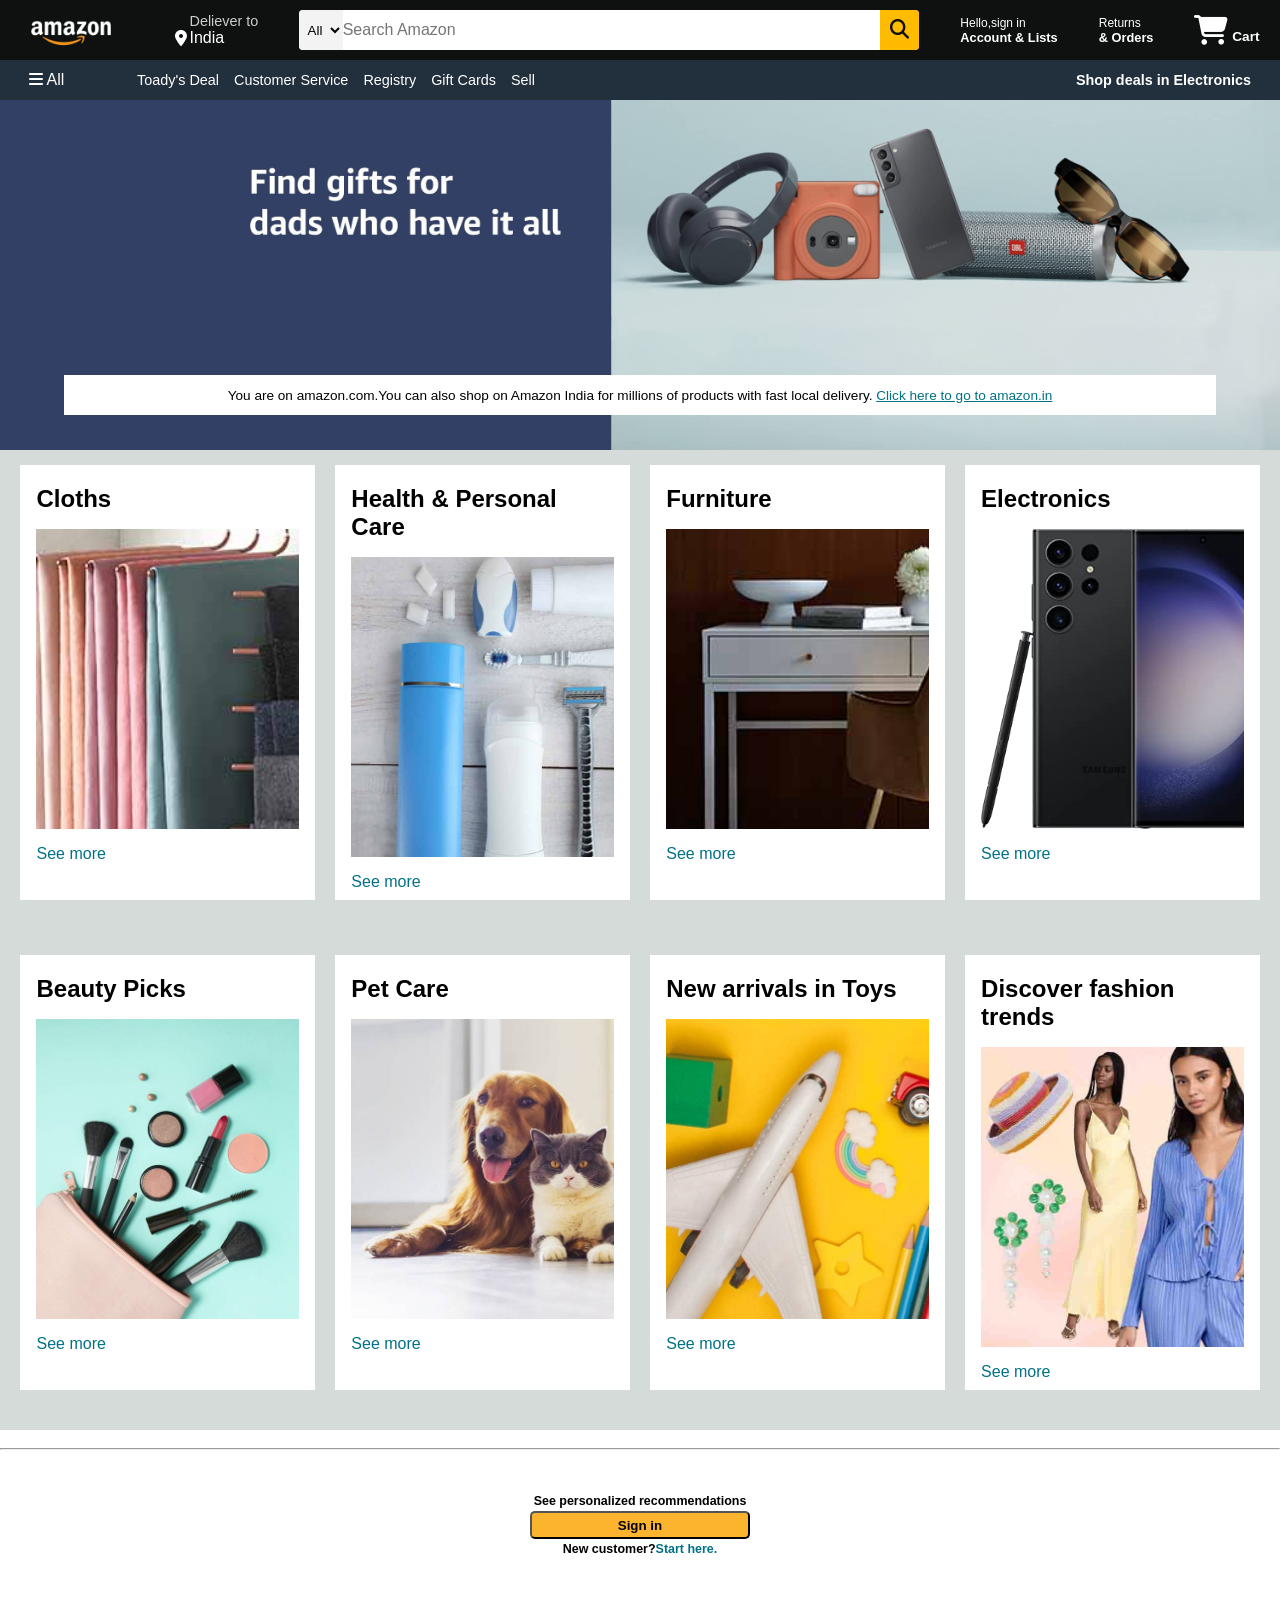
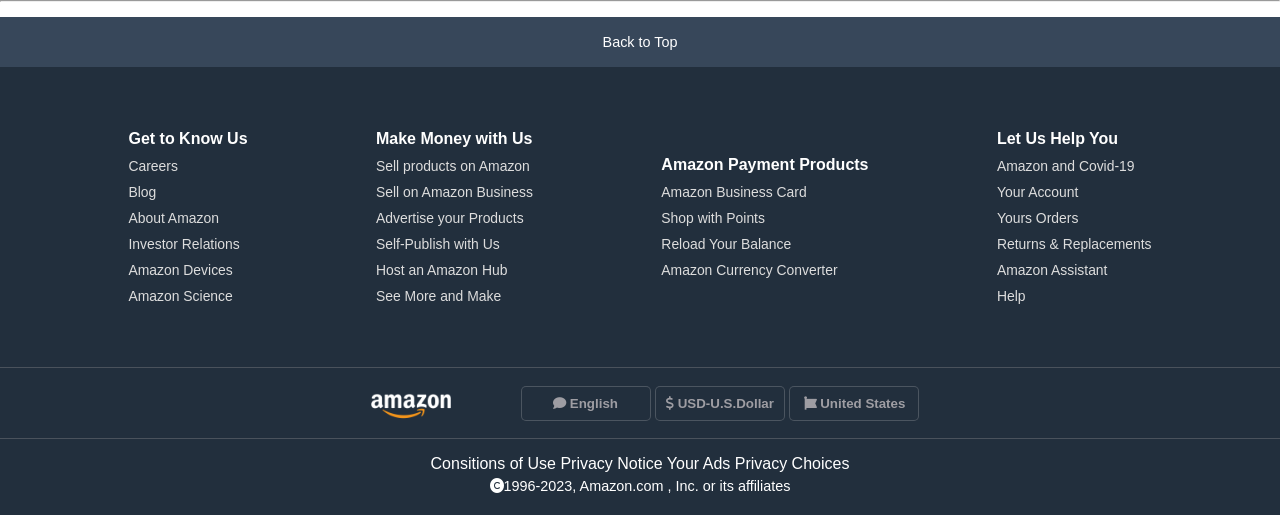
==== index.html @ 436ba5c4 "First Commit" ====
<!DOCTYPE html>
<html lang="en">
<head>
    <meta charset="UTF-8">
    <meta name="viewport" content="width=device-width, initial-scale=1.0">
    <title>AmazonClone</title>
    <link rel="stylesheet" href="https://cdnjs.cloudflare.com/ajax/libs/font-awesome/6.4.0/css/all.min.css" integrity="sha512-iecdLmaskl7CVkqkXNQ/ZH/XLlvWZOJyj7Yy7tcenmpD1ypASozpmT/E0iPtmFIB46ZmdtAc9eNBvH0H/ZpiBw==" crossorigin="anonymous" referrerpolicy="no-referrer" />
    <link rel="stylesheet" href="style.css">
</head>
<body>
    <header>
    <div class="navbar">
        <div class="nav-logo">
            <div class="logo"></div>
        </div>

        <div class="nav-address">
            <p class="add-first">Deliever to</p>
            <div class="add-icon">
                <i class="fa-solid fa-location-dot"></i>
                <p class="add-second">India</p>
            </div>
        </div>

        <div class="nav-search">
            <select class="search-select">
                <option>All</option>
            </select>
            <input placeholder="Search Amazon"class="search-input">
            <div class="search-icon">
                <i class="fa-solid fa-magnifying-glass"></i>
            </div>
        </div>

        <div class="nav-signin">
            <p class="nav-first">Hello,sign in</p>
            <p class="nav-second">Account & Lists</p>
        </div>

        <div class="nav-return">
            <p class="nav-first">Returns</p>
            <p class="nav-second">& Orders</p>
        </div>

        <div class="nav-cart">
            <i class="fa-solid fa-cart-shopping"></i>
            Cart
        </div>
    </div>

    <div class="panel">
        <div class="panel-all">
            <i class="fa-solid fa-bars"></i>
            All
        </div>
        <div class="panel-options">
            <p>Toady's Deal</p>
            <p>Customer Service</p>
            <p>Registry</p>
            <p>Gift Cards</p>
            <p>Sell</p>
        </div>
        <div class="panel-deals">
            Shop deals in Electronics
        </div>
    </div>
</header>

<div class="hero-section">
    <div class="hero-message">
        <p>You are on amazon.com.You can also shop on Amazon India for millions of products with fast local delivery.
            <a>Click here to go to amazon.in</a>
        </p>
    </div>
</div>

<div class="shop-section">
    <div class="box1 box">
        <div class="box-content">
        <h2>Cloths</h2>
        <div class="box-image" style="background-image: url('box1_image.jpg');"></div>
        <p>See more</p>
        </div>
    </div>
    <div class="box2 box"><div class="box-content">
        <h2>Health & Personal Care</h2>
        <div class="box-image" style="background-image: url('box2_image.jpg');"></div>
        <p>See more</p>
        </div></div>
    <div class="box3 box"><div class="box-content">
        <h2>Furniture</h2>
        <div class="box-image" style="background-image: url('box3_image.jpg');"></div>
        <p>See more</p>
        </div></div>
    <div class="box4 box"><div class="box-content">
        <h2>Electronics</h2>
        <div class="box-image" style="background-image: url('box4_image.jpg');"></div>
        <p>See more</p>
        </div></div>
    <div class="box4 box"><div class="box-content">
        <h2>Beauty Picks</h2>
        <div class="box-image" style="background-image: url('box5_image.jpg');"></div>
        <p>See more</p>
        </div></div>
    <div class="box4 box"><div class="box-content">
        <h2>Pet Care</h2>
        <div class="box-image" style="background-image: url('box6_image.jpg');"></div>
        <p>See more</p>
        </div></div> 
    <div class="box4 box"><div class="box-content">
        <h2>New arrivals in Toys</h2>
        <div class="box-image" style="background-image: url('box7_image.jpg');"></div>
        <p>See more</p>
        </div></div>
    <div class="box4 box"><div class="box-content">
        <h2>Discover fashion trends</h2>
        <div class="box-image" style="background-image: url('box8_image.jpg');"></div>
        <p>See more</p>
        </div></div>   
</div>
<br><hr>
<div class="sign-in">
    <p>See personalized recommendations</p>
    <button>Sign in</button>
    <p class ="customer">New customer?<a>Start here.</a></p>
</div>
<hr>


<footer>
    <div class="foot-panel1">Back to Top</div>
    <div class="foot-panel2">
        <ul>
            <p>Get to Know Us</p>
            <a>Careers</a>
            <a>Blog</a>
            <a>About Amazon</a>
            <a>Investor Relations</a>
            <a>Amazon Devices</a>
            <a>Amazon Science</a>
        </ul>
        <ul>
            <p>Make Money with Us</p>
            <a>Sell products on Amazon</a>
            <a>Sell on Amazon Business</a>
            <a>Advertise your Products</a>
            <a>Self-Publish with Us</a>
            <a>Host an Amazon Hub</a>
            <a>See More and Make</a>
        </ul>
        <ul>
            <p>Amazon Payment Products</p>
            <a>Amazon Business Card</a>
            <a>Shop with Points</a>
            <a>Reload Your Balance</a>
            <a>Amazon Currency Converter</a>
        </ul>
        <ul>
            <p>Let Us Help You</p>
            <a>Amazon and Covid-19</a>
            <a>Your Account</a>
            <a>Yours Orders</a>
            <a>Returns & Replacements</a>
            <a>Amazon Assistant</a>
            <a>Help</a>
        </ul>
    </div>
    <div class="foot-panel3">
        <div class="logo"></div>
        <div class="details">
            <button><i class="fa-solid fa-comment"></i>&#160;English</button>
            <button><i class="fa-solid fa-dollar-sign"></i>&#160;USD-U.S.Dollar</button>
            <button><i class="fa-brands fa-font-awesome"></i>&#160;United States</button>
        </div>
    </div>
    <div class="foot-panel4">
        <div class="pages">
            <a>Consitions of Use</a>
            <a>Privacy Notice</a>
            <a>Your Ads Privacy Choices</a>
        </div>
        <div class="copyright"><i class="fa-solid fa-copyright"></i>1996-2023, Amazon.com , Inc. or its affiliates</div>
    </div>
</footer>
</body>
</html>
---- style.css ----
*{
    margin:0px;
    padding:0px;
    font-family: Arial, Helvetica, sans-serif;
    border:border-box;
}
.navbar{
    display: flex;
    align-items: center;
    justify-content: space-around;
    height:60px;
    background-color: #0f1111;
    color: white;
}
.nav-logo{
    height: 50px;
    width: 113px;
}
.logo{
    background-image: url('amazon_logo.png');
    height: 50px;
    width: 100%;
    background-size: cover;
}
.nav-logo:hover{
    border:2px solid white;
    border-radius: 4px;
}
/* box2 */
.add-icon{
    display: flex;
    align-items: center;
}
.add-first{
    color:#cccccc;
    font-size: 0.9rem;
    padding-left: 15px;
}
.add-second{
    font-size: 1rem;
    padding-left: 3px;
}
.nav-address:hover{
    border:2px solid white;
    border-radius: 4px;
    cursor: pointer;
}
/* box3 */
.nav-search{
    display: flex;
    background-color: pink;
    height: 40px;
    width: 620px;
    border-radius: 4px;
}
.search-select{
    background-color: #f3f3f3;
    border-top-left-radius: 4px;
    border-bottom-left-radius: 4px;
    width:50px;
    border: none;
    text-align: center;
}
.nav-search:hover{
    border: 2px solid orange;
}
.search-input{
    width: 100%;
    font-size: 1rem;
    border: none;
}
.search-icon{
    width: 45px;
    display: flex;
    justify-content: center;
    align-items: center;
    font-size: 1.2rem;
    background-color: rgb(255, 187, 0);
    color: #0f1111;
    border-top-right-radius: 4px;
    border-bottom-right-radius: 4px;

}
/* box4 */
.nav-first{
    font-size: 0.75rem;
}
.nav-second{
    font-size: 0.8rem;
    font-weight: 700;
}
.nav-signin:hover,.nav-return:hover{
    border:2px solid white;
    border-radius: 4px;
    cursor: pointer;
}
/* box5 */
.nav-cart i {
    font-size: 30px;
}
.nav-cart{
    font-size: 0.85rem;
    font-weight: 700;
}
.nav-cart:hover{
    border:2px solid white;
    border-radius: 4px;
    cursor: pointer;
}
/* panel */
.panel{
    height:40px;
    background-color: #222f3d;
    display: flex;
    color: white;
    align-items: center;
    justify-content: space-around;
}
.panel-options{
    display: flex;
    width: 70%;
    font-size: 0.9rem;
}
.panel-options p{
    margin-left:15px;
    cursor: context-menu;
}
.panel-options p:hover{
    text-decoration: underline;
}
.panel-deals{
    font-size: 0.9rem;
    font-weight: 700;
}
/* hero-section */
.hero-section{
    background-image: url(hero_image.jpg);
    height:350px;
    background-size: cover;
    display: flex;
    justify-content: center;
    align-items: flex-end;
}
.hero-message{
    height: 40px;
    width: 90%;
    background-color: white;
    color: black;
    display: flex;
    justify-content: center;
    align-items: center;
    font-size: 0.85rem;
    position: relative;
    bottom:35px;
}
.hero-message a{
    color:#007185;
    cursor: pointer;
    text-decoration: underline;
}
/* shop-section */
.shop-section{
    height:980px;
    display: flex;
    flex-wrap: wrap;
    justify-content: space-evenly;
    background-color: #d4dbd9;
}
.box{
    height:400px;
    width: 23%;
    /* border: 2px solid black; */
    background-color: white;
    padding:20px 0px 15px;
    margin-top: 15px;
}
.box-image{
    margin-top:1rem;
    margin-bottom: 1rem;
    height:300px;
    background-size: cover;
}
.box-content{
    margin-left: 1rem;
    margin-right: 1rem;
}
.box-content h2{
    margin-bottom: 6px;
}
.box-content p{
    color: #007185;
    cursor: context-menu;
}
.box-content p:hover{
    text-decoration: underline;
}
/* sign-in */
.sign-in{
    height:150px;
    /* background-color: pink; */
    display: flex;
    justify-content: center;
    align-items: center;
    flex-direction: column;
}


.sign-in p{
    font-size: 0.78rem;
    font-weight: 600;
}
button{
    margin-top: 3px;
    height:28px;
    width: 220px;
    font-weight: 700;
    background-color: rgb(252, 180, 46);
    border-radius: 5px;
    margin-bottom: 3px;
}
button:hover{
    background-color: orange;
    cursor: pointer;
}

.sign-in a{
    color: #007185;
    cursor: context-menu;
}
.sign-in a:hover{
    text-decoration: underline;
}
/* footer */
footer{
    margin-top: 15px;
}
.foot-panel1{
    background-color: #37475a;
    color: white;
    height: 50px;
    display: flex;
    justify-content: center;
    align-items: center;
    font-size: 0.9rem;
}
.foot-panel2{
    background-color: #222f3d;
    color: white;
    height:300px;
    display: flex;
    justify-content: space-evenly;
    align-items: center;
}
ul p{
    font-weight: 700;
}
ul a{
    display: block;
    font-size: 0.87rem;
    margin-top: 10px;
    color:#dddddd;
}
.foot-panel3{
    height: 70px;
    background-color: #222f3d;
    color: white;
    border-top: 0.1px solid rgb(165, 162, 162,0.3);
    display: flex;
    justify-content: center;
    align-items: center;
}
.logo{
    background-image: url("amazon_logo.png");
    background-size: cover;
    height: 50px;
    width: 100px;
}

.details{
    margin-left: 60px;
}
.details button{
    height:35px;
    width:130px;
    background-color: #222f3d;
    color: rgb(241,232,232,0.6);
    border: 1px solid rgb(241, 232, 232,0.2);
}
.details button:hover{
    background-color: white;
    color:#222f3d;
    cursor: pointer;
}
/* panel4 */
.foot-panel4{
    border-top: 0.1px solid rgb(165, 162, 162,0.3);
    background-color: #222f3d;
    color: white;
    height: 76px;
}
.pages{
    font-size: 1rem;
    text-align: center;
    padding-top: 16px;
}
.copyright{
    font-size: 0.9rem;
    text-align: center;
    margin-top: 5px;
}
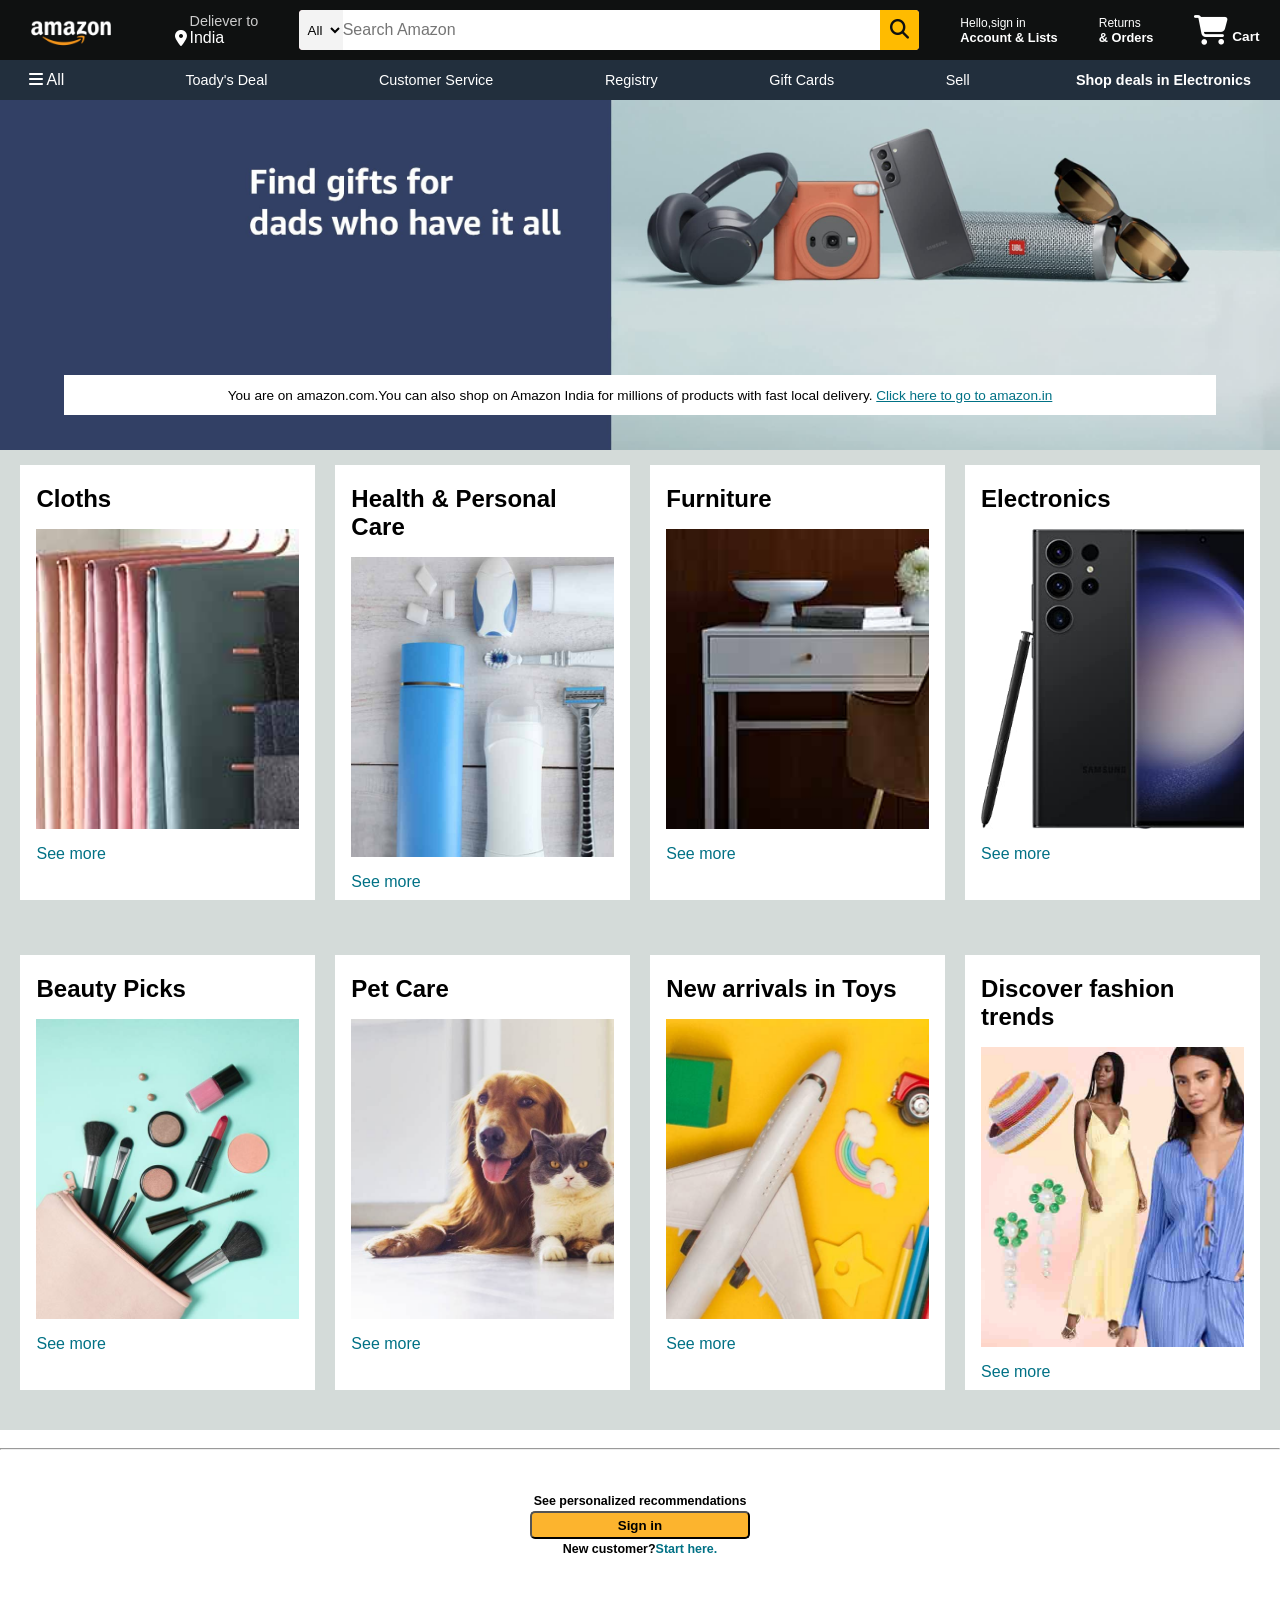
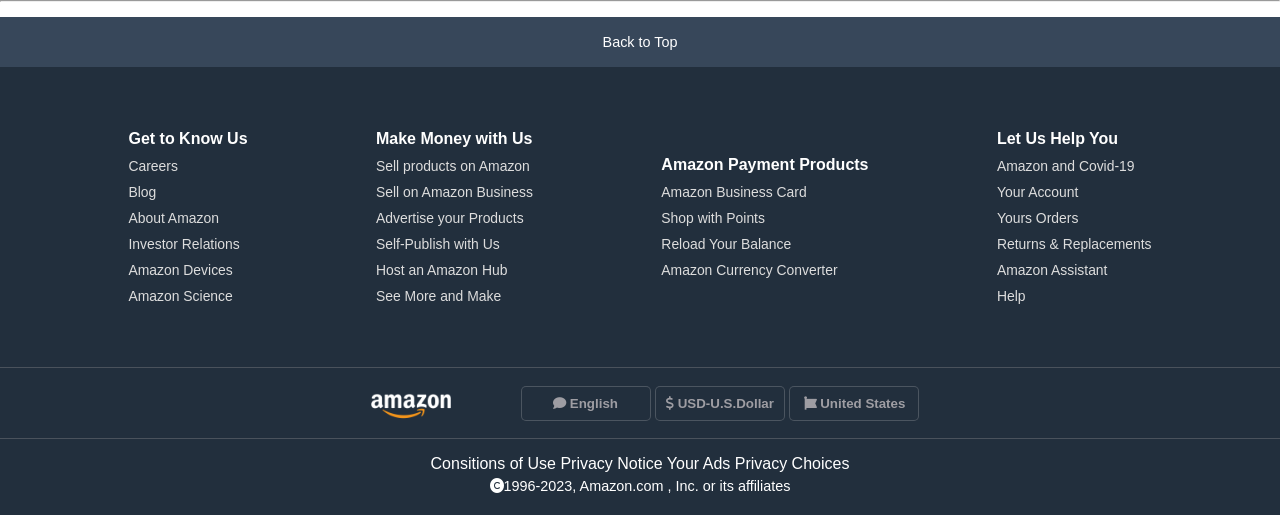
==== commit 9229070a: "Asset Changes" ====
--- a/index.html
+++ b/index.html
@@ -3,7 +3,8 @@
 <head>
     <meta charset="UTF-8">
     <meta name="viewport" content="width=device-width, initial-scale=1.0">
-    <title>AmazonClone</title>
+    <title>Amazon.in</title>
+    <link rel="icon" type="image/png" href="asset/amazon-icon-4.png">
     <link rel="stylesheet" href="https://cdnjs.cloudflare.com/ajax/libs/font-awesome/6.4.0/css/all.min.css" integrity="sha512-iecdLmaskl7CVkqkXNQ/ZH/XLlvWZOJyj7Yy7tcenmpD1ypASozpmT/E0iPtmFIB46ZmdtAc9eNBvH0H/ZpiBw==" crossorigin="anonymous" referrerpolicy="no-referrer" />
     <link rel="stylesheet" href="style.css">
 </head>
@@ -78,43 +79,43 @@
     <div class="box1 box">
         <div class="box-content">
         <h2>Cloths</h2>
-        <div class="box-image" style="background-image: url('box1_image.jpg');"></div>
+        <div class="box-image" style="background-image: url('asset/box1_image.jpg');"></div>
         <p>See more</p>
         </div>
     </div>
     <div class="box2 box"><div class="box-content">
         <h2>Health & Personal Care</h2>
-        <div class="box-image" style="background-image: url('box2_image.jpg');"></div>
+        <div class="box-image" style="background-image: url('asset/box2_image.jpg');"></div>
         <p>See more</p>
         </div></div>
     <div class="box3 box"><div class="box-content">
         <h2>Furniture</h2>
-        <div class="box-image" style="background-image: url('box3_image.jpg');"></div>
+        <div class="box-image" style="background-image: url('asset/box3_image.jpg');"></div>
         <p>See more</p>
         </div></div>
     <div class="box4 box"><div class="box-content">
         <h2>Electronics</h2>
-        <div class="box-image" style="background-image: url('box4_image.jpg');"></div>
+        <div class="box-image" style="background-image: url('asset/box4_image.jpg');"></div>
         <p>See more</p>
         </div></div>
     <div class="box4 box"><div class="box-content">
         <h2>Beauty Picks</h2>
-        <div class="box-image" style="background-image: url('box5_image.jpg');"></div>
+        <div class="box-image" style="background-image: url('asset/box5_image.jpg');"></div>
         <p>See more</p>
         </div></div>
     <div class="box4 box"><div class="box-content">
         <h2>Pet Care</h2>
-        <div class="box-image" style="background-image: url('box6_image.jpg');"></div>
+        <div class="box-image" style="background-image: url('asset/box6_image.jpg');"></div>
         <p>See more</p>
         </div></div> 
     <div class="box4 box"><div class="box-content">
         <h2>New arrivals in Toys</h2>
-        <div class="box-image" style="background-image: url('box7_image.jpg');"></div>
+        <div class="box-image" style="background-image: url('asset/box7_image.jpg');"></div>
         <p>See more</p>
         </div></div>
     <div class="box4 box"><div class="box-content">
         <h2>Discover fashion trends</h2>
-        <div class="box-image" style="background-image: url('box8_image.jpg');"></div>
+        <div class="box-image" style="background-image: url('asset/box8_image.jpg');"></div>
         <p>See more</p>
         </div></div>   
 </div>
--- a/style.css
+++ b/style.css
@@ -17,7 +17,7 @@
     width: 113px;
 }
 .logo{
-    background-image: url('amazon_logo.png');
+    background-image: url('asset/amazon_logo.png');
     height: 50px;
     width: 100%;
     background-size: cover;
@@ -118,6 +118,8 @@
 }
 .panel-options{
     display: flex;
+    justify-content: center;
+    justify-content: space-around;
     width: 70%;
     font-size: 0.9rem;
 }
@@ -134,7 +136,7 @@
 }
 /* hero-section */
 .hero-section{
-    background-image: url(hero_image.jpg);
+    background-image: url('asset/hero_image.jpg');
     height:350px;
     background-size: cover;
     display: flex;
@@ -270,7 +272,7 @@
     align-items: center;
 }
 .logo{
-    background-image: url("amazon_logo.png");
+    background-image: url("asset/amazon_logo.png");
     background-size: cover;
     height: 50px;
     width: 100px;
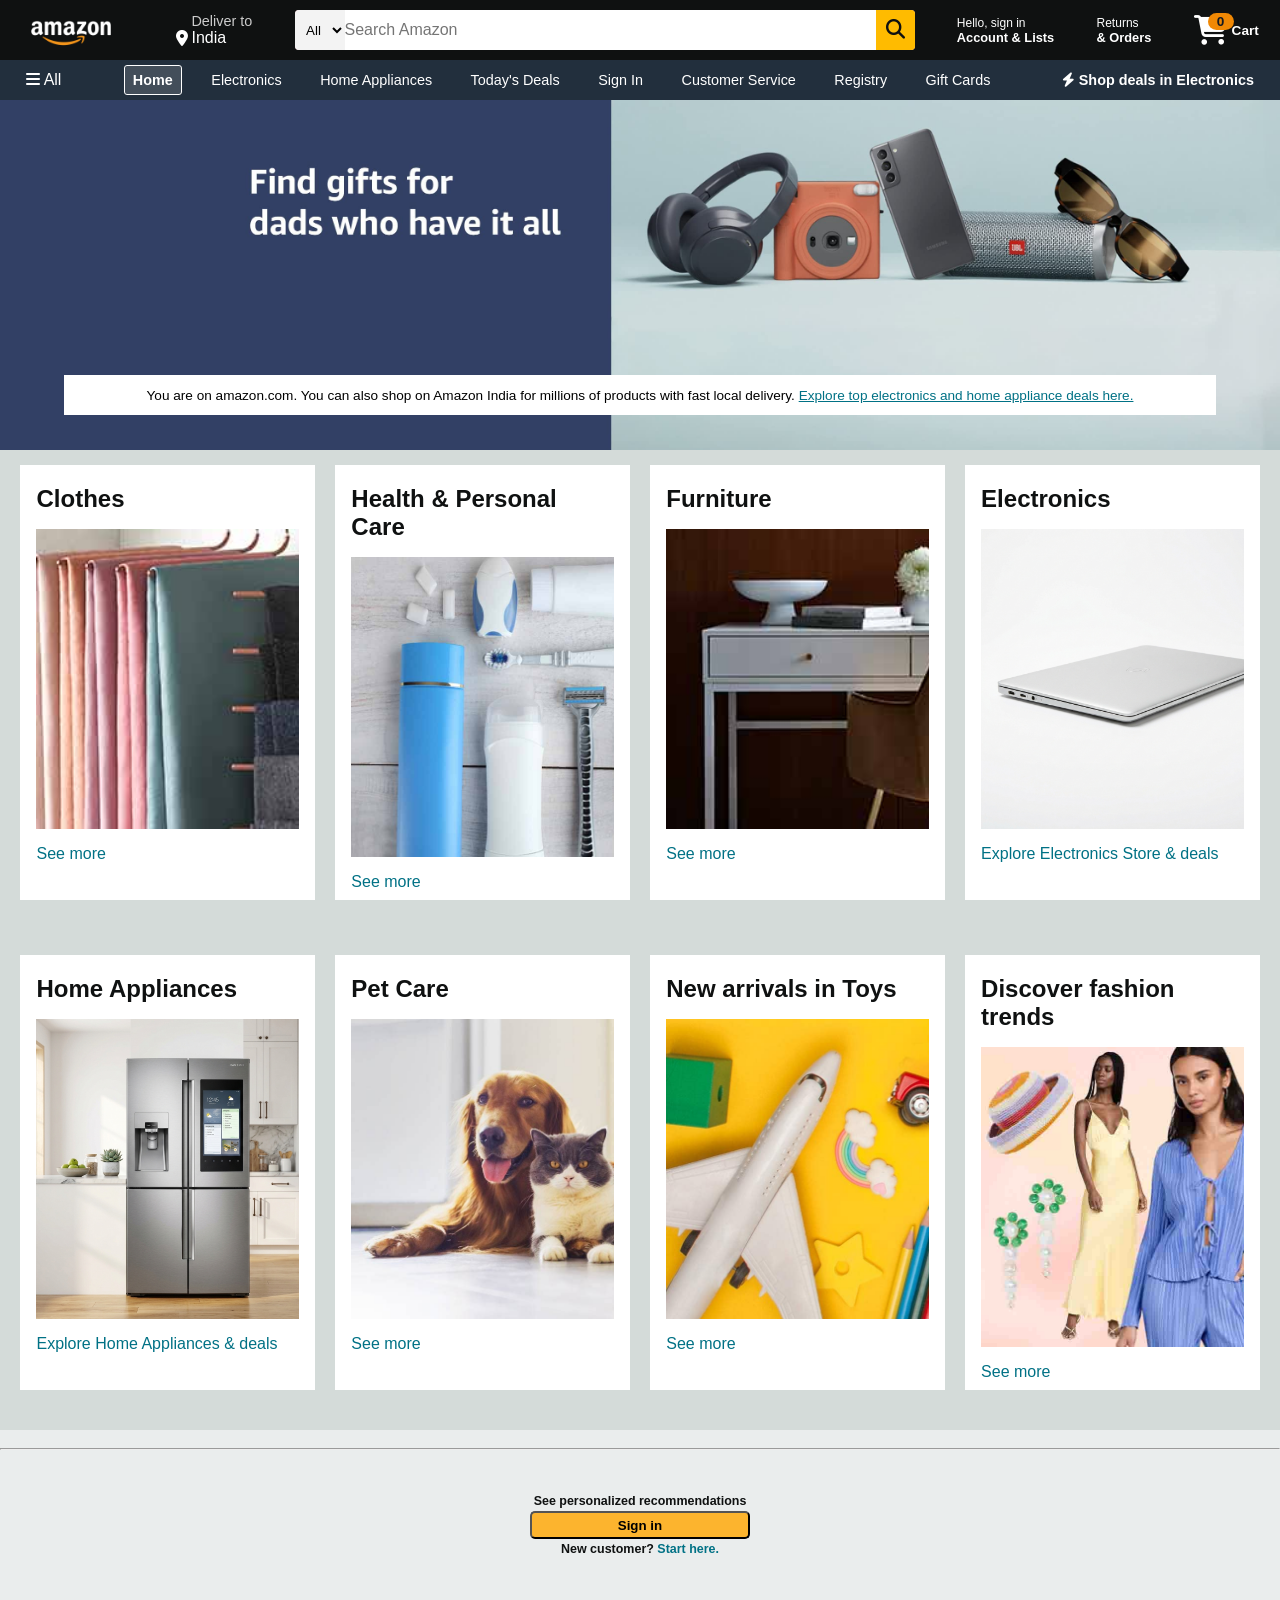
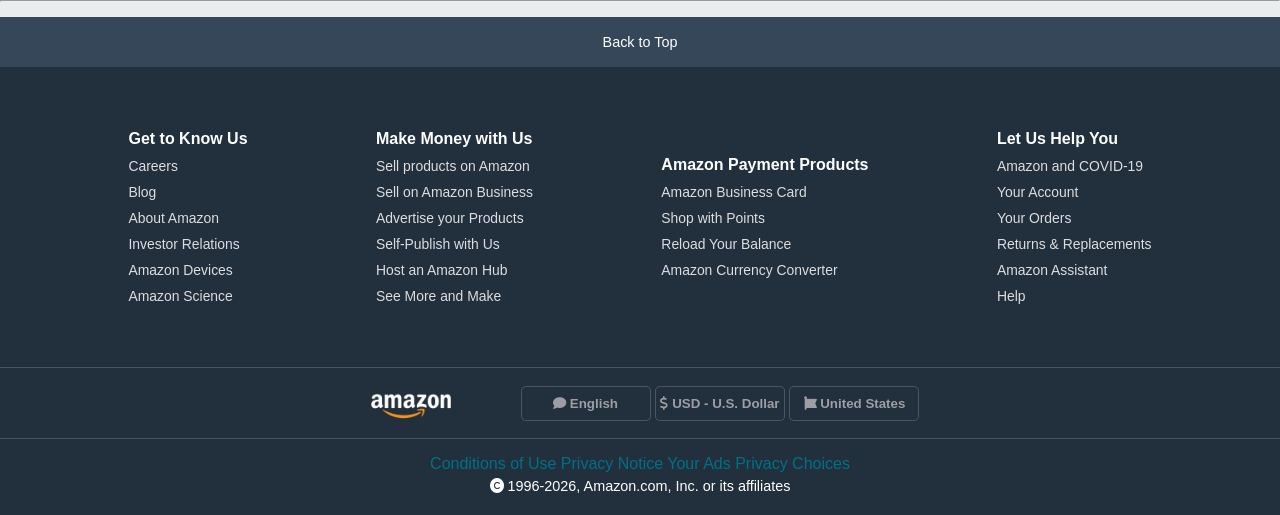
==== commit 593e0875: "feat: Add Electronics store page with filters, products, and interactive cart" ====
--- a/index.html
+++ b/index.html
@@ -3,20 +3,21 @@
 <head>
     <meta charset="UTF-8">
     <meta name="viewport" content="width=device-width, initial-scale=1.0">
-    <title>Amazon.in</title>
+    <title>Amazon.in: Online Shopping India - Buy Mobiles, Electronics, Appliances</title>
     <link rel="icon" type="image/png" href="asset/amazon-icon-4.png">
     <link rel="stylesheet" href="https://cdnjs.cloudflare.com/ajax/libs/font-awesome/6.4.0/css/all.min.css" integrity="sha512-iecdLmaskl7CVkqkXNQ/ZH/XLlvWZOJyj7Yy7tcenmpD1ypASozpmT/E0iPtmFIB46ZmdtAc9eNBvH0H/ZpiBw==" crossorigin="anonymous" referrerpolicy="no-referrer" />
     <link rel="stylesheet" href="style.css">
+    <link rel="stylesheet" href="category.css">
 </head>
 <body>
     <header>
     <div class="navbar">
-        <div class="nav-logo">
+        <a href="index.html" class="nav-logo" title="Amazon Home">
             <div class="logo"></div>
-        </div>
+        </a>
 
         <div class="nav-address">
-            <p class="add-first">Deliever to</p>
+            <p class="add-first">Deliver to</p>
             <div class="add-icon">
                 <i class="fa-solid fa-location-dot"></i>
                 <p class="add-second">India</p>
@@ -26,27 +27,30 @@
         <div class="nav-search">
             <select class="search-select">
                 <option>All</option>
+                <option>Electronics</option>
+                <option>Appliances</option>
             </select>
-            <input placeholder="Search Amazon"class="search-input">
+            <input placeholder="Search Amazon" class="search-input">
             <div class="search-icon">
                 <i class="fa-solid fa-magnifying-glass"></i>
             </div>
         </div>
 
-        <div class="nav-signin">
-            <p class="nav-first">Hello,sign in</p>
+        <a href="login.html" class="nav-signin" style="color:white; text-decoration:none;">
+            <p class="nav-first">Hello, sign in</p>
             <p class="nav-second">Account & Lists</p>
-        </div>
+        </a>
 
         <div class="nav-return">
             <p class="nav-first">Returns</p>
             <p class="nav-second">& Orders</p>
         </div>
 
-        <div class="nav-cart">
+        <a href="electronics.html" class="nav-cart" style="color:white; text-decoration:none;">
             <i class="fa-solid fa-cart-shopping"></i>
             Cart
-        </div>
+            <span class="cart-count-badge">0</span>
+        </a>
     </div>
 
     <div class="panel">
@@ -55,22 +59,27 @@
             All
         </div>
         <div class="panel-options">
-            <p>Toady's Deal</p>
-            <p>Customer Service</p>
-            <p>Registry</p>
-            <p>Gift Cards</p>
-            <p>Sell</p>
+            <a href="index.html" class="active">Home</a>
+            <a href="electronics.html">Electronics</a>
+            <a href="appliances.html">Home Appliances</a>
+            <a href="electronics.html">Today's Deals</a>
+            <a href="login.html">Sign In</a>
+            <a href="index.html">Customer Service</a>
+            <a href="index.html">Registry</a>
+            <a href="index.html">Gift Cards</a>
         </div>
         <div class="panel-deals">
-            Shop deals in Electronics
+            <a href="electronics.html" style="color:white; text-decoration:none;">
+                <i class="fa-solid fa-bolt"></i> Shop deals in Electronics
+            </a>
         </div>
     </div>
 </header>
 
 <div class="hero-section">
     <div class="hero-message">
-        <p>You are on amazon.com.You can also shop on Amazon India for millions of products with fast local delivery.
-            <a>Click here to go to amazon.in</a>
+        <p>You are on amazon.com. You can also shop on Amazon India for millions of products with fast local delivery.
+            <a href="electronics.html">Explore top electronics and home appliance deals here.</a>
         </p>
     </div>
 </div>
@@ -78,110 +87,129 @@
 <div class="shop-section">
     <div class="box1 box">
         <div class="box-content">
-        <h2>Cloths</h2>
-        <div class="box-image" style="background-image: url('asset/box1_image.jpg');"></div>
-        <p>See more</p>
-        </div>
-    </div>
-    <div class="box2 box"><div class="box-content">
-        <h2>Health & Personal Care</h2>
-        <div class="box-image" style="background-image: url('asset/box2_image.jpg');"></div>
-        <p>See more</p>
-        </div></div>
-    <div class="box3 box"><div class="box-content">
-        <h2>Furniture</h2>
-        <div class="box-image" style="background-image: url('asset/box3_image.jpg');"></div>
-        <p>See more</p>
-        </div></div>
-    <div class="box4 box"><div class="box-content">
-        <h2>Electronics</h2>
-        <div class="box-image" style="background-image: url('asset/box4_image.jpg');"></div>
-        <p>See more</p>
-        </div></div>
-    <div class="box4 box"><div class="box-content">
-        <h2>Beauty Picks</h2>
-        <div class="box-image" style="background-image: url('asset/box5_image.jpg');"></div>
-        <p>See more</p>
-        </div></div>
-    <div class="box4 box"><div class="box-content">
-        <h2>Pet Care</h2>
-        <div class="box-image" style="background-image: url('asset/box6_image.jpg');"></div>
-        <p>See more</p>
-        </div></div> 
-    <div class="box4 box"><div class="box-content">
-        <h2>New arrivals in Toys</h2>
-        <div class="box-image" style="background-image: url('asset/box7_image.jpg');"></div>
-        <p>See more</p>
-        </div></div>
-    <div class="box4 box"><div class="box-content">
-        <h2>Discover fashion trends</h2>
-        <div class="box-image" style="background-image: url('asset/box8_image.jpg');"></div>
-        <p>See more</p>
-        </div></div>   
+            <h2>Clothes</h2>
+            <div class="box-image" style="background-image: url('asset/box1_image.jpg');"></div>
+            <p><a href="#">See more</a></p>
+        </div>
+    </div>
+    <div class="box2 box">
+        <div class="box-content">
+            <h2>Health & Personal Care</h2>
+            <div class="box-image" style="background-image: url('asset/box2_image.jpg');"></div>
+            <p><a href="#">See more</a></p>
+        </div>
+    </div>
+    <div class="box3 box">
+        <div class="box-content">
+            <h2>Furniture</h2>
+            <div class="box-image" style="background-image: url('asset/box3_image.jpg');"></div>
+            <p><a href="#">See more</a></p>
+        </div>
+    </div>
+    <div class="box4 box">
+        <div class="box-content">
+            <h2>Electronics</h2>
+            <a href="electronics.html" style="text-decoration:none;">
+                <div class="box-image" style="background-image: url('asset/elec_laptop.jpg'); cursor: pointer;" title="Shop Electronics"></div>
+            </a>
+            <p><a href="electronics.html">Explore Electronics Store & deals</a></p>
+        </div>
+    </div>
+    <div class="box4 box">
+        <div class="box-content">
+            <h2>Home Appliances</h2>
+            <a href="appliances.html" style="text-decoration:none;">
+                <div class="box-image" style="background-image: url('asset/appliance_fridge.jpg'); cursor: pointer;" title="Shop Home Appliances"></div>
+            </a>
+            <p><a href="appliances.html">Explore Home Appliances & deals</a></p>
+        </div>
+    </div>
+    <div class="box4 box">
+        <div class="box-content">
+            <h2>Pet Care</h2>
+            <div class="box-image" style="background-image: url('asset/box6_image.jpg');"></div>
+            <p><a href="#">See more</a></p>
+        </div>
+    </div> 
+    <div class="box4 box">
+        <div class="box-content">
+            <h2>New arrivals in Toys</h2>
+            <div class="box-image" style="background-image: url('asset/box7_image.jpg');"></div>
+            <p><a href="#">See more</a></p>
+        </div>
+    </div>
+    <div class="box4 box">
+        <div class="box-content">
+            <h2>Discover fashion trends</h2>
+            <div class="box-image" style="background-image: url('asset/box8_image.jpg');"></div>
+            <p><a href="#">See more</a></p>
+        </div>
+    </div>   
 </div>
 <br><hr>
 <div class="sign-in">
     <p>See personalized recommendations</p>
-    <button>Sign in</button>
-    <p class ="customer">New customer?<a>Start here.</a></p>
+    <a href="login.html"><button>Sign in</button></a>
+    <p class="customer">New customer? <a href="login.html">Start here.</a></p>
 </div>
 <hr>
-
 
 <footer>
     <div class="foot-panel1">Back to Top</div>
     <div class="foot-panel2">
         <ul>
             <p>Get to Know Us</p>
-            <a>Careers</a>
-            <a>Blog</a>
-            <a>About Amazon</a>
-            <a>Investor Relations</a>
-            <a>Amazon Devices</a>
-            <a>Amazon Science</a>
+            <a href="#">Careers</a>
+            <a href="#">Blog</a>
+            <a href="#">About Amazon</a>
+            <a href="#">Investor Relations</a>
+            <a href="electronics.html">Amazon Devices</a>
+            <a href="#">Amazon Science</a>
         </ul>
         <ul>
             <p>Make Money with Us</p>
-            <a>Sell products on Amazon</a>
-            <a>Sell on Amazon Business</a>
-            <a>Advertise your Products</a>
-            <a>Self-Publish with Us</a>
-            <a>Host an Amazon Hub</a>
-            <a>See More and Make</a>
+            <a href="#">Sell products on Amazon</a>
+            <a href="#">Sell on Amazon Business</a>
+            <a href="#">Advertise your Products</a>
+            <a href="#">Self-Publish with Us</a>
+            <a href="#">Host an Amazon Hub</a>
+            <a href="#">See More and Make</a>
         </ul>
         <ul>
             <p>Amazon Payment Products</p>
-            <a>Amazon Business Card</a>
-            <a>Shop with Points</a>
-            <a>Reload Your Balance</a>
-            <a>Amazon Currency Converter</a>
+            <a href="#">Amazon Business Card</a>
+            <a href="#">Shop with Points</a>
+            <a href="#">Reload Your Balance</a>
+            <a href="#">Amazon Currency Converter</a>
         </ul>
         <ul>
             <p>Let Us Help You</p>
-            <a>Amazon and Covid-19</a>
-            <a>Your Account</a>
-            <a>Yours Orders</a>
-            <a>Returns & Replacements</a>
-            <a>Amazon Assistant</a>
-            <a>Help</a>
+            <a href="#">Amazon and COVID-19</a>
+            <a href="login.html">Your Account</a>
+            <a href="#">Your Orders</a>
+            <a href="#">Returns & Replacements</a>
+            <a href="#">Amazon Assistant</a>
+            <a href="#">Help</a>
         </ul>
     </div>
     <div class="foot-panel3">
         <div class="logo"></div>
         <div class="details">
             <button><i class="fa-solid fa-comment"></i>&#160;English</button>
-            <button><i class="fa-solid fa-dollar-sign"></i>&#160;USD-U.S.Dollar</button>
+            <button><i class="fa-solid fa-dollar-sign"></i>&#160;USD - U.S. Dollar</button>
             <button><i class="fa-brands fa-font-awesome"></i>&#160;United States</button>
         </div>
     </div>
     <div class="foot-panel4">
         <div class="pages">
-            <a>Consitions of Use</a>
-            <a>Privacy Notice</a>
-            <a>Your Ads Privacy Choices</a>
-        </div>
-        <div class="copyright"><i class="fa-solid fa-copyright"></i>1996-2023, Amazon.com , Inc. or its affiliates</div>
+            <a href="#">Conditions of Use</a>
+            <a href="#">Privacy Notice</a>
+            <a href="#">Your Ads Privacy Choices</a>
+        </div>
+        <div class="copyright"><i class="fa-solid fa-copyright"></i> 1996-2026, Amazon.com, Inc. or its affiliates</div>
     </div>
 </footer>
+
+<script src="shop.js"></script>
 </body>
 </html>
--- a/category.css
+++ b/category.css
@@ -0,0 +1,912 @@
+/* Amazon Clone - Category & Store Pages Styling (Electronics & Home Appliances) */
+:root {
+    --amazon-dark: #131921;
+    --amazon-nav-panel: #232f3e;
+    --amazon-yellow: #febd69;
+    --amazon-orange: #f08804;
+    --amazon-btn-yellow: #ffd814;
+    --amazon-btn-yellow-hover: #f7ca00;
+    --amazon-btn-orange: #ffa41c;
+    --amazon-btn-orange-hover: #fa8900;
+    --amazon-blue-link: #007185;
+    --amazon-blue-hover: #c7511f;
+    --amazon-price-red: #b12704;
+    --amazon-discount-red: #cc0c39;
+    --amazon-prime-blue: #00a8e1;
+    --amazon-green: #067d62;
+    --amazon-light-gray: #f3f3f3;
+    --amazon-border-gray: #ddd;
+    --amazon-text: #0f1111;
+    --amazon-secondary-text: #565959;
+}
+
+body {
+    background-color: #eaeded;
+    color: var(--amazon-text);
+    font-family: "Amazon Ember", Arial, sans-serif;
+    margin: 0;
+    padding: 0;
+    box-sizing: border-box;
+}
+
+a {
+    color: var(--amazon-blue-link);
+    text-decoration: none;
+}
+
+a:hover {
+    color: var(--amazon-blue-hover);
+    text-decoration: underline;
+}
+
+/* Nav Cart Count Badge */
+.nav-cart {
+    position: relative;
+    display: flex;
+    align-items: center;
+    gap: 4px;
+    cursor: pointer;
+}
+
+.cart-count-badge {
+    position: absolute;
+    top: -2px;
+    left: 14px;
+    background-color: #f08804;
+    color: #131921;
+    font-weight: 800;
+    font-size: 0.85rem;
+    padding: 1px 6px;
+    border-radius: 12px;
+    min-width: 14px;
+    text-align: center;
+}
+
+.panel-options a {
+    color: white;
+    text-decoration: none;
+    padding: 6px 8px;
+    border-radius: 2px;
+    transition: outline 0.1s ease;
+}
+
+.panel-options a:hover,
+.panel-options a.active {
+    outline: 1px solid white;
+    text-decoration: none;
+}
+
+.panel-options a.active {
+    background-color: rgba(255, 255, 255, 0.15);
+    font-weight: 700;
+}
+
+/* Store Hero Banner */
+.category-hero {
+    background: linear-gradient(135deg, #131921 0%, #232f3e 50%, #37475a 100%);
+    color: white;
+    padding: 30px 40px 25px;
+    position: relative;
+    overflow: hidden;
+    box-shadow: 0 4px 12px rgba(0, 0, 0, 0.15);
+}
+
+.category-hero::after {
+    content: "";
+    position: absolute;
+    right: -60px;
+    top: -60px;
+    width: 320px;
+    height: 320px;
+    background: radial-gradient(circle, rgba(254, 189, 105, 0.15) 0%, transparent 70%);
+    border-radius: 50%;
+    pointer-events: none;
+}
+
+.hero-inner {
+    max-width: 1400px;
+    margin: 0 auto;
+    display: flex;
+    justify-content: space-between;
+    align-items: center;
+    flex-wrap: wrap;
+    gap: 20px;
+}
+
+.hero-badge-tag {
+    display: inline-block;
+    background-color: #cc0c39;
+    color: white;
+    font-size: 0.78rem;
+    font-weight: 700;
+    text-transform: uppercase;
+    letter-spacing: 0.8px;
+    padding: 4px 10px;
+    border-radius: 3px;
+    margin-bottom: 8px;
+}
+
+.hero-content h1 {
+    font-size: 2.1rem;
+    font-weight: 800;
+    margin: 0 0 8px 0;
+    letter-spacing: -0.5px;
+}
+
+.hero-content p {
+    font-size: 1rem;
+    color: #e3e6e6;
+    margin: 0;
+    max-width: 650px;
+    line-height: 1.4;
+}
+
+.hero-perks {
+    display: flex;
+    gap: 20px;
+    align-items: center;
+}
+
+.hero-perk-item {
+    display: flex;
+    align-items: center;
+    gap: 10px;
+    background: rgba(255, 255, 255, 0.08);
+    backdrop-filter: blur(8px);
+    padding: 10px 16px;
+    border-radius: 8px;
+    border: 1px solid rgba(255, 255, 255, 0.15);
+}
+
+.hero-perk-item i {
+    font-size: 1.5rem;
+    color: var(--amazon-yellow);
+}
+
+.hero-perk-text span {
+    display: block;
+    font-size: 0.75rem;
+    color: #bbb;
+}
+
+.hero-perk-text strong {
+    font-size: 0.9rem;
+    color: #fff;
+}
+
+/* Quick Category Pills Bar */
+.category-subnav {
+    background-color: white;
+    border-bottom: 1px solid #ddd;
+    box-shadow: 0 1px 4px rgba(0, 0, 0, 0.04);
+}
+
+.subnav-container {
+    max-width: 1400px;
+    margin: 0 auto;
+    padding: 10px 20px;
+    display: flex;
+    gap: 10px;
+    overflow-x: auto;
+    white-space: nowrap;
+    scrollbar-width: thin;
+}
+
+.subnav-pill {
+    padding: 7px 16px;
+    background: #f7fafa;
+    border: 1px solid #d5d9d9;
+    border-radius: 20px;
+    font-size: 0.85rem;
+    font-weight: 600;
+    color: #0f1111;
+    cursor: pointer;
+    transition: all 0.2s ease;
+    display: inline-flex;
+    align-items: center;
+    gap: 6px;
+}
+
+.subnav-pill:hover,
+.subnav-pill.active {
+    background-color: #e7f4f5;
+    border-color: #007185;
+    color: #007185;
+}
+
+/* Breadcrumb */
+.breadcrumb-container {
+    max-width: 1400px;
+    margin: 12px auto 6px;
+    padding: 0 20px;
+    font-size: 0.8rem;
+    color: var(--amazon-secondary-text);
+}
+
+.breadcrumb-container a {
+    color: var(--amazon-secondary-text);
+}
+
+.breadcrumb-container a:hover {
+    color: var(--amazon-blue-link);
+}
+
+.breadcrumb-container span {
+    margin: 0 6px;
+}
+
+/* Main Store Layout */
+.store-container {
+    max-width: 1400px;
+    margin: 10px auto 40px;
+    padding: 0 20px;
+    display: flex;
+    gap: 22px;
+}
+
+/* Sidebar Filters */
+.sidebar-filters {
+    width: 250px;
+    flex-shrink: 0;
+    background: white;
+    padding: 20px;
+    border-radius: 8px;
+    border: 1px solid #e0e0e0;
+    height: fit-content;
+    box-shadow: 0 1px 3px rgba(0, 0, 0, 0.05);
+}
+
+.filter-section {
+    border-bottom: 1px solid #e7e7e7;
+    padding-bottom: 16px;
+    margin-bottom: 16px;
+}
+
+.filter-section:last-child {
+    border-bottom: none;
+    margin-bottom: 0;
+    padding-bottom: 0;
+}
+
+.filter-title {
+    font-size: 0.95rem;
+    font-weight: 700;
+    margin-bottom: 10px;
+    color: var(--amazon-text);
+    display: flex;
+    justify-content: space-between;
+    align-items: center;
+}
+
+.filter-list {
+    list-style: none;
+    padding: 0;
+    margin: 0;
+}
+
+.filter-list li {
+    font-size: 0.85rem;
+    margin-bottom: 8px;
+    display: flex;
+    align-items: center;
+}
+
+.filter-list label {
+    cursor: pointer;
+    display: flex;
+    align-items: center;
+    gap: 8px;
+    width: 100%;
+    color: #333;
+}
+
+.filter-list input[type="checkbox"],
+.filter-list input[type="radio"] {
+    cursor: pointer;
+    accent-color: #e47911;
+    width: 15px;
+    height: 15px;
+}
+
+.star-rating-filter {
+    color: #ffa41c;
+    font-size: 0.85rem;
+}
+
+.star-rating-filter span {
+    color: #0f1111;
+    font-size: 0.82rem;
+    margin-left: 4px;
+}
+
+.price-inputs {
+    display: flex;
+    align-items: center;
+    gap: 6px;
+    margin-top: 8px;
+}
+
+.price-inputs input {
+    width: 65px;
+    padding: 4px 6px;
+    font-size: 0.82rem;
+    border: 1px solid #888c8c;
+    border-radius: 4px;
+}
+
+.price-btn {
+    padding: 4px 10px;
+    background-color: white;
+    border: 1px solid #888c8c;
+    border-radius: 8px;
+    font-size: 0.8rem;
+    cursor: pointer;
+    box-shadow: 0 2px 4px rgba(0, 0, 0, 0.05);
+}
+
+.price-btn:hover {
+    background-color: #f7faea;
+    border-color: #007185;
+}
+
+.prime-filter-badge {
+    color: #00a8e1;
+    font-weight: 800;
+    font-style: italic;
+    font-size: 0.95rem;
+}
+
+.clear-filters-btn {
+    width: 100%;
+    background: transparent;
+    border: 1px solid #d5d9d9;
+    border-radius: 6px;
+    padding: 6px;
+    font-size: 0.82rem;
+    font-weight: 600;
+    cursor: pointer;
+    color: #0f1111;
+    margin-top: 10px;
+}
+
+.clear-filters-btn:hover {
+    background: #f7fafa;
+    border-color: #007185;
+}
+
+/* Products Main Area */
+.products-main {
+    flex-grow: 1;
+}
+
+/* Top Toolbar */
+.results-toolbar {
+    background: white;
+    padding: 12px 18px;
+    border-radius: 8px;
+    border: 1px solid #e0e0e0;
+    display: flex;
+    justify-content: space-between;
+    align-items: center;
+    margin-bottom: 18px;
+    box-shadow: 0 1px 3px rgba(0, 0, 0, 0.05);
+}
+
+.results-count {
+    font-size: 0.9rem;
+    color: var(--amazon-secondary-text);
+}
+
+.results-count strong {
+    color: var(--amazon-text);
+}
+
+.sort-wrapper {
+    display: flex;
+    align-items: center;
+    gap: 8px;
+    font-size: 0.85rem;
+}
+
+.sort-select {
+    padding: 6px 12px;
+    border: 1px solid #d5d9d9;
+    border-radius: 7px;
+    background-color: #f0f2f2;
+    font-size: 0.85rem;
+    cursor: pointer;
+    box-shadow: 0 2px 5px rgba(213, 217, 217, 0.5);
+}
+
+.sort-select:focus {
+    outline: 2px solid #e77600;
+    background-color: white;
+}
+
+/* Product Cards Grid */
+.products-grid {
+    display: grid;
+    grid-template-columns: repeat(auto-fill, minmax(270px, 1fr));
+    gap: 18px;
+}
+
+.product-card {
+    background: white;
+    border: 1px solid #e0e0e0;
+    border-radius: 8px;
+    padding: 16px;
+    display: flex;
+    flex-direction: column;
+    position: relative;
+    transition: transform 0.2s ease, box-shadow 0.2s ease;
+}
+
+.product-card:hover {
+    transform: translateY(-3px);
+    box-shadow: 0 8px 20px rgba(0, 0, 0, 0.09);
+    border-color: #b0c4de;
+}
+
+/* Badges */
+.card-badge {
+    position: absolute;
+    top: 12px;
+    left: 12px;
+    z-index: 2;
+    font-size: 0.72rem;
+    font-weight: 700;
+    padding: 3px 8px;
+    border-radius: 3px;
+    letter-spacing: 0.3px;
+}
+
+.badge-bestseller {
+    background-color: #e67a00;
+    color: white;
+}
+
+.badge-choice {
+    background-color: #232f3e;
+    color: white;
+}
+
+.badge-choice span {
+    color: #f08804;
+}
+
+.badge-deal {
+    background-color: #cc0c39;
+    color: white;
+}
+
+/* Product Image Container */
+.product-image-wrap {
+    height: 220px;
+    display: flex;
+    align-items: center;
+    justify-content: center;
+    padding: 15px;
+    margin-bottom: 12px;
+    background-color: #fff;
+    cursor: pointer;
+}
+
+.product-image-wrap img {
+    max-height: 190px;
+    max-width: 100%;
+    object-fit: contain;
+    transition: transform 0.25s ease;
+}
+
+.product-card:hover .product-image-wrap img {
+    transform: scale(1.04);
+}
+
+/* Product Information */
+.product-category-tag {
+    font-size: 0.75rem;
+    color: var(--amazon-secondary-text);
+    text-transform: uppercase;
+    font-weight: 600;
+    letter-spacing: 0.5px;
+    margin-bottom: 4px;
+}
+
+.product-title {
+    font-size: 0.95rem;
+    font-weight: 600;
+    line-height: 1.35;
+    margin: 0 0 6px 0;
+    color: #0f1111;
+    display: -webkit-box;
+    -webkit-line-clamp: 2;
+    -webkit-box-orient: vertical;
+    overflow: hidden;
+    height: 2.7em;
+    cursor: pointer;
+}
+
+.product-title:hover {
+    color: #c7511f;
+}
+
+/* Ratings */
+.product-rating {
+    display: flex;
+    align-items: center;
+    gap: 6px;
+    margin-bottom: 8px;
+}
+
+.rating-stars {
+    color: #ffa41c;
+    font-size: 0.82rem;
+    letter-spacing: 1px;
+}
+
+.rating-count {
+    font-size: 0.8rem;
+    color: var(--amazon-blue-link);
+    cursor: pointer;
+}
+
+.rating-count:hover {
+    color: #c7511f;
+    text-decoration: underline;
+}
+
+/* Specs pills */
+.product-specs {
+    display: flex;
+    flex-wrap: wrap;
+    gap: 4px;
+    margin-bottom: 10px;
+}
+
+.spec-pill {
+    background-color: #f0f2f2;
+    color: #333;
+    font-size: 0.72rem;
+    padding: 2px 7px;
+    border-radius: 4px;
+    border: 1px solid #e3e6e6;
+}
+
+/* Price Section */
+.product-price-row {
+    display: flex;
+    align-items: baseline;
+    gap: 8px;
+    margin-bottom: 4px;
+}
+
+.deal-tag {
+    background-color: #cc0c39;
+    color: white;
+    font-size: 0.72rem;
+    font-weight: 700;
+    padding: 2px 6px;
+    border-radius: 2px;
+}
+
+.price-main {
+    font-size: 1.4rem;
+    font-weight: 700;
+    color: #0f1111;
+}
+
+.price-main sup {
+    font-size: 0.8rem;
+    font-weight: 600;
+    top: -0.4em;
+}
+
+.price-mrp {
+    font-size: 0.8rem;
+    color: var(--amazon-secondary-text);
+    text-decoration: line-through;
+}
+
+.price-discount {
+    font-size: 0.82rem;
+    color: #cc0c39;
+    font-weight: 600;
+}
+
+/* Prime Delivery Row */
+.prime-delivery {
+    display: flex;
+    align-items: center;
+    gap: 6px;
+    font-size: 0.8rem;
+    color: #565959;
+    margin-bottom: 6px;
+}
+
+.prime-logo-text {
+    color: #00a8e1;
+    font-weight: 900;
+    font-style: italic;
+    font-size: 0.95rem;
+}
+
+.prime-delivery strong {
+    color: #0f1111;
+}
+
+/* Stock status */
+.stock-status {
+    font-size: 0.78rem;
+    font-weight: 600;
+    margin-bottom: 12px;
+}
+
+.stock-status.in-stock {
+    color: #007600;
+}
+
+.stock-status.low-stock {
+    color: #b12704;
+}
+
+/* Card Buttons */
+.card-actions {
+    margin-top: auto;
+    display: flex;
+    flex-direction: column;
+    gap: 8px;
+}
+
+.btn-add-cart {
+    background-color: var(--amazon-btn-yellow);
+    border: 1px solid #fcd200;
+    border-radius: 20px;
+    padding: 9px 14px;
+    font-size: 0.85rem;
+    font-weight: 600;
+    color: #0f1111;
+    cursor: pointer;
+    width: 100%;
+    display: flex;
+    align-items: center;
+    justify-content: center;
+    gap: 6px;
+    transition: background-color 0.15s ease, box-shadow 0.15s ease;
+    box-shadow: 0 2px 5px rgba(213, 217, 217, 0.5);
+}
+
+.btn-add-cart:hover {
+    background-color: var(--amazon-btn-yellow-hover);
+    box-shadow: 0 2px 5px rgba(213, 217, 217, 0.8);
+}
+
+.btn-quick-view {
+    background-color: white;
+    border: 1px solid #d5d9d9;
+    border-radius: 20px;
+    padding: 7px 14px;
+    font-size: 0.8rem;
+    font-weight: 600;
+    color: #0f1111;
+    cursor: pointer;
+    width: 100%;
+    display: flex;
+    align-items: center;
+    justify-content: center;
+    gap: 6px;
+    transition: all 0.15s ease;
+}
+
+.btn-quick-view:hover {
+    background-color: #f7fafa;
+    border-color: #007185;
+    color: #007185;
+}
+
+/* Quick View Modal */
+.modal-overlay {
+    position: fixed;
+    top: 0;
+    left: 0;
+    width: 100%;
+    height: 100%;
+    background: rgba(0, 0, 0, 0.65);
+    backdrop-filter: blur(3px);
+    z-index: 1000;
+    display: none;
+    justify-content: center;
+    align-items: center;
+    padding: 20px;
+    box-sizing: border-box;
+}
+
+.modal-overlay.active {
+    display: flex;
+}
+
+.modal-content {
+    background: white;
+    width: 100%;
+    max-width: 850px;
+    max-height: 90vh;
+    border-radius: 10px;
+    overflow-y: auto;
+    position: relative;
+    padding: 25px;
+    box-shadow: 0 10px 30px rgba(0, 0, 0, 0.3);
+    animation: modalIn 0.25s ease-out;
+}
+
+@keyframes modalIn {
+    from {
+        opacity: 0;
+        transform: translateY(20px) scale(0.97);
+    }
+    to {
+        opacity: 1;
+        transform: translateY(0) scale(1);
+    }
+}
+
+.modal-close-btn {
+    position: absolute;
+    top: 15px;
+    right: 15px;
+    background: #f0f2f2;
+    border: none;
+    width: 34px;
+    height: 34px;
+    border-radius: 50%;
+    display: flex;
+    align-items: center;
+    justify-content: center;
+    font-size: 1.1rem;
+    cursor: pointer;
+    color: #555;
+    transition: all 0.2s ease;
+}
+
+.modal-close-btn:hover {
+    background: #e3e6e6;
+    color: #000;
+}
+
+.modal-grid {
+    display: grid;
+    grid-template-columns: 1fr 1.3fr;
+    gap: 30px;
+}
+
+.modal-image-col {
+    display: flex;
+    flex-direction: column;
+    align-items: center;
+    justify-content: center;
+    background: #fafafa;
+    border-radius: 8px;
+    padding: 20px;
+    border: 1px solid #eee;
+}
+
+.modal-image-col img {
+    max-width: 100%;
+    max-height: 320px;
+    object-fit: contain;
+}
+
+.modal-details-col h2 {
+    font-size: 1.3rem;
+    margin: 0 0 10px 0;
+    line-height: 1.3;
+}
+
+.modal-specs-table {
+    width: 100%;
+    border-collapse: collapse;
+    margin: 15px 0;
+    font-size: 0.85rem;
+}
+
+.modal-specs-table tr:nth-child(even) {
+    background-color: #f9f9f9;
+}
+
+.modal-specs-table td {
+    padding: 7px 10px;
+    border-bottom: 1px solid #e7e7e7;
+}
+
+.modal-specs-table td.spec-name {
+    font-weight: 700;
+    color: #565959;
+    width: 35%;
+}
+
+.modal-actions {
+    display: flex;
+    gap: 12px;
+    margin-top: 18px;
+}
+
+/* Toast Notification */
+.cart-toast {
+    position: fixed;
+    bottom: 25px;
+    right: 25px;
+    background-color: #131921;
+    color: white;
+    padding: 14px 20px;
+    border-radius: 8px;
+    box-shadow: 0 6px 18px rgba(0, 0, 0, 0.35);
+    display: flex;
+    align-items: center;
+    gap: 12px;
+    z-index: 2000;
+    transform: translateY(100px);
+    opacity: 0;
+    transition: all 0.3s cubic-bezier(0.18, 0.89, 0.32, 1.28);
+    border-left: 4px solid #f08804;
+    max-width: 380px;
+}
+
+.cart-toast.show {
+    transform: translateY(0);
+    opacity: 1;
+}
+
+.toast-icon {
+    background-color: #067d62;
+    color: white;
+    width: 28px;
+    height: 28px;
+    border-radius: 50%;
+    display: flex;
+    align-items: center;
+    justify-content: center;
+    flex-shrink: 0;
+    font-size: 0.9rem;
+}
+
+.toast-message {
+    font-size: 0.88rem;
+    line-height: 1.3;
+}
+
+.toast-message strong {
+    display: block;
+    color: #febd69;
+}
+
+/* Responsive adjustments */
+@media (max-width: 1024px) {
+    .store-container {
+        flex-direction: column;
+    }
+    .sidebar-filters {
+        width: 100%;
+        box-sizing: border-box;
+    }
+    .modal-grid {
+        grid-template-columns: 1fr;
+    }
+}
+
+@media (max-width: 768px) {
+    .category-hero {
+        padding: 20px;
+    }
+    .hero-content h1 {
+        font-size: 1.5rem;
+    }
+    .hero-perks {
+        display: none;
+    }
+    .results-toolbar {
+        flex-direction: column;
+        align-items: flex-start;
+        gap: 10px;
+    }
+    .products-grid {
+        grid-template-columns: repeat(auto-fill, minmax(220px, 1fr));
+    }
+}
